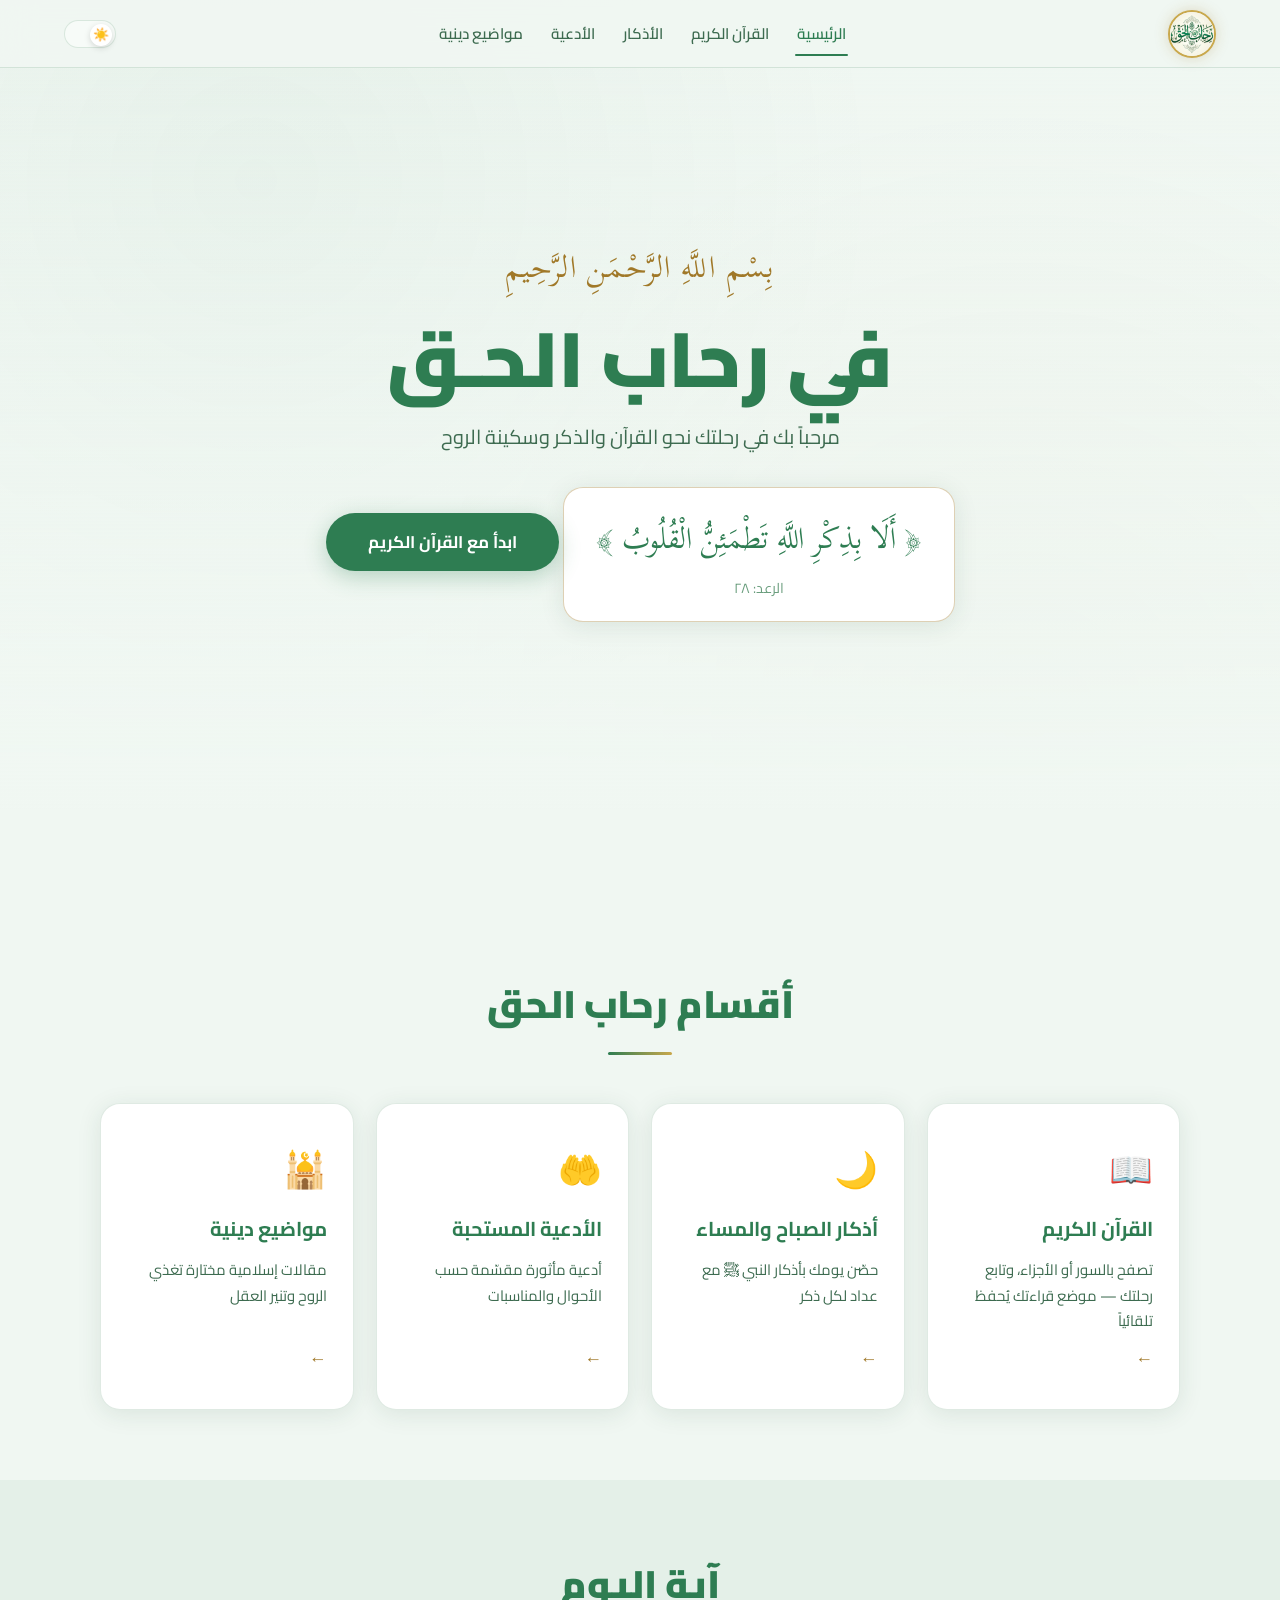
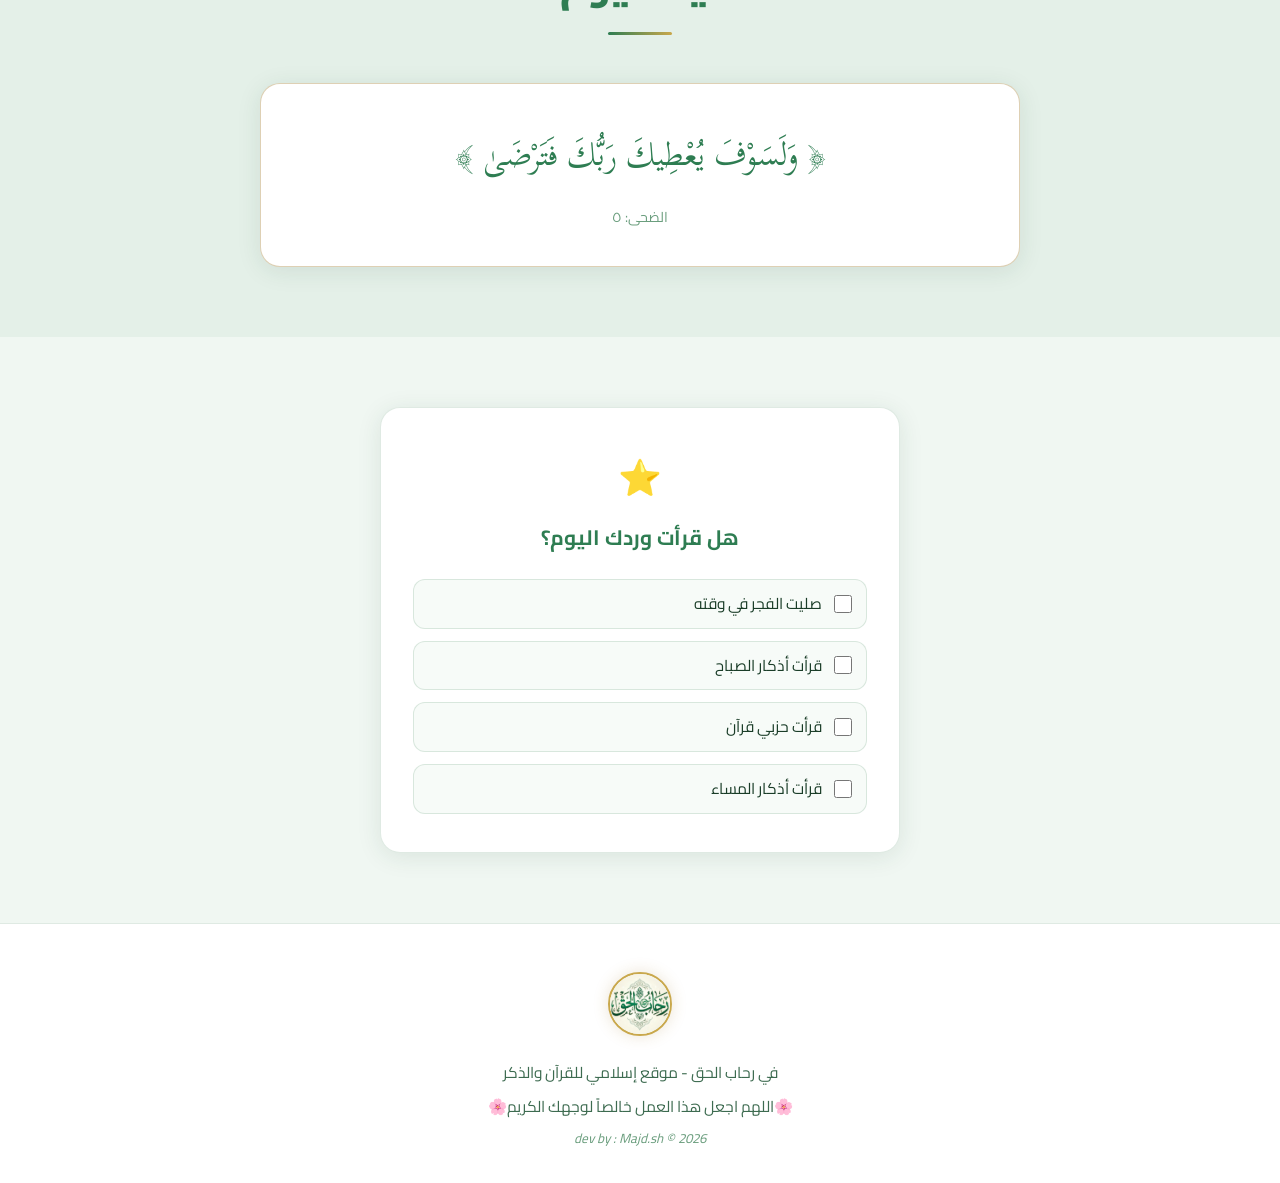
==== index.html @ ee3d789b "Add files via upload" ====
<!DOCTYPE html>
<html lang="ar" dir="rtl">
<head>
  <meta charset="UTF-8">
  <meta name="viewport" content="width=device-width, initial-scale=1.0">
  <title>في رحاب الحق</title>
  <meta property="og:title" content="في رحاب الحق">
  <meta property="og:description" content="موقعك الإسلامي للقرآن الكريم والأذكار والأدعية والمواضيع الدينية">
  <meta property="og:type" content="website">
  <script>
    (function(){
      const t = localStorage.getItem('rahab_theme') || 'light';
      document.documentElement.setAttribute('data-theme', t);
    })();
  </script>
  <link rel="preconnect" href="https://fonts.googleapis.com">
  <link rel="preconnect" href="https://fonts.gstatic.com" crossorigin>
  <link href="https://fonts.googleapis.com/css2?family=Amiri:wght@400;700&family=Cairo:wght@400;600;700;900&family=Scheherazade+New:wght@400;700&display=swap" rel="stylesheet">
  <link rel="stylesheet" href="styles.css">
</head>
<body>

<header id="mainHeader">
  <a href="index.html" class="logo-link">
    <img src="preview.webp" alt="في رحاب الحق" class="logo-img">
  </a>
  <nav>
    <ul>
      <li><a href="index.html" class="active">الرئيسية</a></li>
      <li><a href="quran.html">القرآن الكريم</a></li>
      <li><a href="azkar.html">الأذكار</a></li>
      <li><a href="duaa.html">الأدعية</a></li>
      <li><a href="topics.html">مواضيع دينية</a></li>
    </ul>
  </nav>
  <div class="header-left">
    <button class="theme-toggle" aria-label="تغيير الوضع"></button>
    <button class="menu-toggle" aria-label="القائمة">☰</button>
  </div>
</header>

<section class="hero">
  <div class="hero-bg"></div>
  <div class="hero-content">
    <div class="bismillah">بِسْمِ اللَّهِ الرَّحْمَنِ الرَّحِيمِ</div>
    <h1>في رحاب الحـق</h1>
    <p class="hero-sub">مرحباً بك في رحلتك نحو القرآن والذكر وسكينة الروح</p>
    <div class="hero-ayah">
      <span class="ayah-text">﴿ أَلَا بِذِكْرِ اللَّهِ تَطْمَئِنُّ الْقُلُوبُ ﴾</span>
      <span class="ayah-ref">الرعد: ٢٨</span>
    </div>
    <a href="quran.html" class="cta-btn">ابدأ مع القرآن الكريم</a>
  </div>
</section>

<section id="sections">
  <h2 class="section-title">أقسام رحاب الحق</h2>
  <div class="sections-grid">
    <a href="quran.html" class="section-card">
      <div class="card-icon">📖</div>
      <h3>القرآن الكريم</h3>
      <p>تصفح بالسور أو الأجزاء، وتابع رحلتك — موضع قراءتك يُحفظ تلقائياً</p>
      <span class="card-arrow">←</span>
    </a>
    <a href="azkar.html" class="section-card">
      <div class="card-icon">🌙</div>
      <h3>أذكار الصباح والمساء</h3>
      <p>حصّن يومك بأذكار النبي ﷺ مع عداد لكل ذكر</p>
      <span class="card-arrow">←</span>
    </a>
    <a href="duaa.html" class="section-card">
      <div class="card-icon">🤲</div>
      <h3>الأدعية المستحبة</h3>
      <p>أدعية مأثورة مقسّمة حسب الأحوال والمناسبات</p>
      <span class="card-arrow">←</span>
    </a>
    <a href="topics.html" class="section-card">
      <div class="card-icon">🕌</div>
      <h3>مواضيع دينية</h3>
      <p>مقالات إسلامية مختارة تغذي الروح وتنير العقل</p>
      <span class="card-arrow">←</span>
    </a>
  </div>
</section>

<section class="ayah-section section-alt">
  <div class="ayah-container">
    <h2 class="section-title">آية اليوم</h2>
    <div class="daily-ayah" id="dailyAyah">
      <div class="ayah-loading">جارٍ تحميل الآية...</div>
    </div>
  </div>
</section>

<section>
  <div class="reminder-box">
    <span class="reminder-icon">⭐</span>
    <h3>هل قرأت وردك اليوم؟</h3>
    <div class="daily-checklist">
      <label class="check-item"><input type="checkbox" id="c1"><span>صليت الفجر في وقته</span></label>
      <label class="check-item"><input type="checkbox" id="c2"><span>قرأت أذكار الصباح</span></label>
      <label class="check-item"><input type="checkbox" id="c3"><span>قرأت حزبي قرآن</span></label>
      <label class="check-item"><input type="checkbox" id="c4"><span>قرأت أذكار المساء</span></label>
    </div>
  </div>
</section>

<footer>
  <div class="footer-logo">
    <img src="preview.webp" alt="رحاب الحق">
  </div>
  
  <p class="footer-text">في رحاب الحق - موقع إسلامي للقرآن والذكر </p>
  <p class="footer-text">🌸اللهم اجعل هذا العمل خالصاً لوجهك الكريم🌸</p>

  <p class="footer-sub">dev by : Majd.sh &copy; 2026 </p>
</footer>

<script src="main.js"></script>
</body>
</html>
---- styles.css ----
/* ============================================================
   في رحاب الحق — Design System
   Light Mode: creamy mint-white | Dark Mode: deep forest green
   ============================================================ */

:root {
  /* Light Mode Palette */
  --bg:          #f0f7f2;       /* أخضر فاتح مبيّض جداً */
  --bg2:         #e4f0e8;       /* درجة أخف للقسم الثاني */
  --surface:     #ffffff;
  --surface2:    #f7fbf8;
  --border:      rgba(34,110,62,0.14);
  --border-gold: rgba(160,120,40,0.35);

  --text:        #1a3d28;       /* أخضر غامق للنصوص */
  --text2:       #3d6b50;       /* أخضر متوسط */
  --text3:       #6b9e7e;       /* أخضر فاتح للـ muted */

  --green:       #2e7d52;
  --green-h:     #236042;
  --green-lite:  #5ab07a;
  --green-glow:  rgba(46,125,82,0.18);

  --gold:        #a07828;
  --gold-l:      #c9a84c;
  --gold-pale:   #f5e9c8;

  --header-bg:   rgba(240,247,242,0.92);
  --header-h:    68px;
  --shadow:      0 4px 24px rgba(30,70,50,0.10);
  --shadow-lg:   0 12px 48px rgba(30,70,50,0.14);
  --radius:      20px;
  --radius-sm:   12px;

  --font:        'Cairo', sans-serif;
  --font-quran:  'Scheherazade New', 'Amiri', serif;
}

/* ── Dark Mode ── */
[data-theme="dark"] {
  --bg:          #0c1f14;
  --bg2:         #0f2619;
  --surface:     #162b1e;
  --surface2:    #1c3526;
  --border:      rgba(80,160,100,0.15);
  --border-gold: rgba(201,168,76,0.28);

  --text:        #dff0e6;
  --text2:       #9ec9ae;
  --text3:       #5d8f72;

  --green:       #3da06a;
  --green-h:     #4db87a;
  --green-lite:  #5ecf8a;
  --green-glow:  rgba(61,160,106,0.18);

  --gold:        #c9a84c;
  --gold-l:      #e8cc80;
  --gold-pale:   rgba(201,168,76,0.10);

  --header-bg:   rgba(12,31,20,0.95);
  --shadow:      0 4px 24px rgba(0,0,0,0.35);
  --shadow-lg:   0 12px 48px rgba(0,0,0,0.50);
}

/* ── Reset ── */
*, *::before, *::after { margin:0; padding:0; box-sizing:border-box; }
html { scroll-behavior:smooth; }

body {
  background: var(--bg);
  color: var(--text);
  font-family: var(--font);
  line-height: 1.8;
  overflow-x: hidden;
  direction: rtl;
  transition: background 0.4s, color 0.4s;
}

/* ── Subtle texture overlay ── */
body::before {
  content: '';
  position: fixed; inset: 0;
  background-image:
    radial-gradient(circle at 20% 20%, rgba(46,125,82,0.06) 0%, transparent 50%),
    radial-gradient(circle at 80% 80%, rgba(160,120,40,0.05) 0%, transparent 50%);
  pointer-events: none;
  z-index: 0;
}

/* ─────────────────────────────────
   HEADER
───────────────────────────────── */
header {
  position: fixed; top:0; left:0; right:0;
  height: var(--header-h);
  background: var(--header-bg);
  backdrop-filter: blur(16px);
  border-bottom: 1px solid var(--border);
  display: flex; align-items: center;
  justify-content: space-between;
  padding: 0 5%;
  z-index: 1000;
  transition: box-shadow 0.3s, background 0.4s;
}
header.scrolled { box-shadow: var(--shadow); }

.logo-link { display:flex; align-items:center; gap:10px; text-decoration:none; }
.logo-img {
  height: 48px; width: 48px;
  border-radius: 50%;
  border: 2.5px solid var(--gold-l);
  box-shadow: 0 0 14px rgba(160,120,40,0.25);
  background: var(--surface);
  transition: box-shadow 0.3s, transform 0.3s;
}
.logo-img:hover { box-shadow: 0 0 26px rgba(160,120,40,0.5); transform: scale(1.06); }
.logo-name {
  font-size: 1.05rem; font-weight: 700;
  color: var(--green); white-space: nowrap;
  display: none;
}

.header-left { display:flex; align-items:center; gap:14px; }

/* Dark mode toggle */
.theme-toggle {
  background: var(--surface2);
  border: 1px solid var(--border);
  border-radius: 50px;
  width: 52px; height: 28px;
  cursor: pointer;
  position: relative;
  transition: background 0.3s;
  flex-shrink: 0;
}
.theme-toggle::after {
  content: '☀️';
  position: absolute;
  top: 3px; right: 3px;
  width: 22px; height: 22px;
  border-radius: 50%;
  background: var(--surface);
  display: flex; align-items:center; justify-content:center;
  font-size: 13px;
  transition: transform 0.35s cubic-bezier(.4,0,.2,1), right 0.35s;
  box-shadow: 0 2px 6px rgba(0,0,0,0.15);
}
[data-theme="dark"] .theme-toggle::after {
  content: '🌙';
  right: auto; left: 3px;
}

nav ul { display:flex; list-style:none; gap:24px; }
nav a {
  text-decoration: none;
  color: var(--text2);
  font-weight: 600; font-size: 0.95rem;
  padding: 6px 2px;
  position: relative;
  transition: color 0.25s;
}
nav a::after {
  content: '';
  position: absolute; bottom: -2px; right: 0;
  width: 0; height: 2px;
  background: var(--green);
  border-radius: 2px;
  transition: width 0.3s;
}
nav a:hover, nav a.active { color: var(--green); }
nav a:hover::after, nav a.active::after { width: 100%; }

.menu-toggle {
  display: none;
  background: transparent;
  border: 1px solid var(--border);
  border-radius: 10px;
  color: var(--text);
  font-size: 1.3rem;
  cursor: pointer;
  padding: 4px 10px;
  transition: background 0.2s;
}
.menu-toggle:hover { background: var(--green-glow); }

/* ─────────────────────────────────
   HERO
───────────────────────────────── */
.hero {
  min-height: 100vh;
  padding-top: var(--header-h);
  display: flex; align-items: center; justify-content: center;
  text-align: center;
  position: relative; z-index: 1;
  overflow: hidden;
}
.hero-bg {
  position: absolute; inset: 0;
  background:
    linear-gradient(to bottom, rgba(240,247,242,0.15) 0%, var(--bg) 90%),
    url('https://claude.ai/api/1377ff21-2391-4cf8-ae96-8420ab279142/files/019d90b5-a2c1-73cb-9e30-2eebabe95e91/preview') center/cover no-repeat;
  z-index: -1;
}
[data-theme="dark"] .hero-bg {
  background:
    linear-gradient(to bottom, rgba(12,31,20,0.35) 0%, var(--bg) 90%),
    url('https://claude.ai/api/1377ff21-2391-4cf8-ae96-8420ab279142/files/019d90b5-a2c1-73cb-9e30-2eebabe95e91/preview') center/cover no-repeat;
}
.hero-content {
  max-width: 820px;
  padding: 40px 20px;
  animation: fadeUp 0.9s ease both;
}
@keyframes fadeUp {
  from { opacity:0; transform:translateY(28px); }
  to   { opacity:1; transform:translateY(0); }
}

.bismillah {
  font-family: var(--font-quran);
  font-size: clamp(1.3rem, 2.8vw, 1.9rem);
  color: var(--gold);
  margin-bottom: 18px;
  letter-spacing: 0.04em;
  animation: fadeUp 0.9s 0.1s ease both;
}
.hero h1 {
  font-size: clamp(2.6rem, 6vw, 4.8rem);
  font-weight: 900;
  color: var(--green);
  margin-bottom: 14px;
  line-height: 1.2;
  animation: fadeUp 0.9s 0.2s ease both;
}
.hero-sub {
  font-size: clamp(1rem, 2vw, 1.25rem);
  color: var(--text2);
  margin-bottom: 32px;
  animation: fadeUp 0.9s 0.3s ease both;
}
.hero-ayah {
  display: inline-flex;
  flex-direction: column;
  gap: 6px;
  background: var(--surface);
  border: 1px solid var(--border-gold);
  border-radius: var(--radius);
  padding: 20px 32px;
  margin-bottom: 36px;
  box-shadow: var(--shadow);
  animation: fadeUp 0.9s 0.4s ease both;
}
.ayah-text {
  font-family: var(--font-quran);
  font-size: clamp(1.3rem, 2.5vw, 1.85rem);
  color: var(--green);
  line-height: 2.1;
}
.ayah-ref { font-size: 0.88rem; color: var(--text3); }

.cta-btn {
  display: inline-block;
  background: var(--green);
  color: #fff;
  font-family: var(--font);
  font-weight: 700; font-size: 1.05rem;
  padding: 14px 42px;
  border-radius: 50px;
  text-decoration: none;
  box-shadow: 0 6px 22px rgba(46,125,82,0.30);
  transition: 0.3s; border: none; cursor: pointer;
  animation: fadeUp 0.9s 0.5s ease both;
}
.cta-btn:hover { background: var(--green-h); transform: translateY(-3px); box-shadow: 0 12px 32px rgba(46,125,82,0.40); }

/* ─────────────────────────────────
   SHARED SECTION
───────────────────────────────── */
section { padding: 70px 6%; position: relative; z-index: 1; }
.section-alt { background: var(--bg2); }

.section-title {
  text-align: center;
  font-size: clamp(1.7rem, 3vw, 2.4rem);
  font-weight: 900;
  color: var(--green);
  margin-bottom: 48px;
  position: relative;
  padding-bottom: 16px;
}
.section-title::after {
  content: '';
  position: absolute; bottom:0; left:50%;
  transform: translateX(-50%);
  width: 64px; height: 3px;
  background: linear-gradient(90deg, var(--green), var(--gold-l));
  border-radius: 2px;
}

/* ─────────────────────────────────
   CARDS GRID
───────────────────────────────── */
.sections-grid {
  display: grid;
  grid-template-columns: repeat(auto-fit, minmax(250px, 1fr));
  gap: 22px;
  max-width: 1080px; margin: 0 auto;
}
.section-card {
  background: var(--surface);
  border: 1px solid var(--border);
  border-radius: var(--radius);
  padding: 34px 26px;
  text-decoration: none;
  color: var(--text);
  display: flex; flex-direction: column; gap: 10px;
  transition: 0.3s;
  box-shadow: var(--shadow);
  position: relative; overflow: hidden;
}
.section-card::before {
  content: '';
  position: absolute; top:0; right:0;
  width: 80px; height: 80px;
  background: radial-gradient(circle at top right, var(--green-glow), transparent 70%);
  transition: opacity 0.3s; opacity: 0;
}
.section-card:hover { transform: translateY(-7px); border-color: var(--green); box-shadow: var(--shadow-lg); }
.section-card:hover::before { opacity: 1; }
.card-icon { font-size: 2.2rem; }
.section-card h3 { font-size: 1.25rem; font-weight: 700; color: var(--green); }
.section-card p { font-size: 0.93rem; color: var(--text2); flex:1; line-height: 1.7; }
.card-arrow { color: var(--gold); font-size: 1.1rem; transition: transform 0.3s; }
.section-card:hover .card-arrow { transform: translateX(-6px); }

/* ─────────────────────────────────
   AYAH OF DAY
───────────────────────────────── */
.ayah-section { background: var(--bg2); }
.ayah-container { max-width: 760px; margin: 0 auto; text-align: center; }
.daily-ayah {
  background: var(--surface);
  border: 1px solid var(--border-gold);
  border-radius: var(--radius);
  padding: 36px 32px;
  box-shadow: var(--shadow);
  display: flex; flex-direction:column; align-items:center; gap:14px;
  min-height: 120px; justify-content: center;
}
.daily-ayah .ayah-text {
  font-family: var(--font-quran);
  font-size: clamp(1.4rem, 2.8vw, 2rem);
  color: var(--green); line-height: 2.2;
}
.ayah-loading { color: var(--text3); animation: pulse 1.4s ease-in-out infinite; }
@keyframes pulse { 0%,100%{opacity:0.4} 50%{opacity:1} }

/* ─────────────────────────────────
   CHECKLIST
───────────────────────────────── */
.reminder-box {
  max-width: 520px; margin: 0 auto;
  background: var(--surface);
  border: 1px solid var(--border);
  border-radius: var(--radius);
  padding: 38px 32px;
  text-align: center;
  box-shadow: var(--shadow);
}
.reminder-icon { font-size: 2.2rem; display:block; margin-bottom:10px; }
.reminder-box h3 { font-size: 1.3rem; color: var(--green); margin-bottom: 22px; }
.daily-checklist { display:flex; flex-direction:column; gap:12px; text-align:right; }
.check-item {
  display:flex; align-items:center; gap:12px;
  cursor:pointer; padding:10px 14px;
  border-radius: var(--radius-sm);
  border: 1px solid var(--border);
  background: var(--surface2);
  transition: background 0.2s, border-color 0.2s;
}
.check-item:hover { background: var(--green-glow); border-color: var(--green); }
.check-item input[type="checkbox"] { width:18px; height:18px; accent-color:var(--green); cursor:pointer; }
.check-item span { font-size: 0.97rem; color: var(--text); flex:1; transition: color 0.2s; }
.check-item.done span { text-decoration: line-through; color: var(--text3); }

/* ─────────────────────────────────
   PAGE HERO (inner pages)
───────────────────────────────── */
.page-hero {
  padding-top: calc(var(--header-h) + 48px);
  padding-bottom: 28px;
  text-align: center; z-index: 1; position: relative;
}
.page-hero h1 { font-size: clamp(1.9rem, 4vw, 2.9rem); color: var(--green); font-weight: 900; }
.page-hero p { color: var(--text2); margin-top: 8px; font-size: 1.05rem; }

/* ─────────────────────────────────
   QURAN PAGE
───────────────────────────────── */
.quran-controls {
  display: flex; gap: 12px; flex-wrap: wrap;
  justify-content: center; margin-bottom: 32px;
}
.q-search {
  background: var(--surface);
  border: 1px solid var(--border);
  border-radius: 50px;
  padding: 11px 22px;
  color: var(--text);
  font-family: var(--font);
  font-size: 0.97rem;
  outline: none;
  width: 280px;
  transition: border-color 0.3s;
}
.q-search:focus { border-color: var(--green); }
.q-search::placeholder { color: var(--text3); }

.view-tabs { display:flex; gap:8px; }
.view-btn {
  background: var(--surface);
  border: 1px solid var(--border);
  border-radius: 50px;
  padding: 9px 22px;
  color: var(--text2);
  font-family: var(--font);
  font-size: 0.9rem;
  cursor: pointer;
  transition: 0.25s;
}
.view-btn.active, .view-btn:hover {
  background: var(--green); color: #fff; border-color: var(--green);
}

/* Surah grid */
.suar-grid {
  display: grid;
  grid-template-columns: repeat(auto-fill, minmax(195px, 1fr));
  gap: 14px;
  max-width: 1100px; margin: 0 auto;
}
.surah-card {
  background: var(--surface);
  border: 1px solid var(--border);
  border-radius: var(--radius-sm);
  padding: 16px 18px;
  cursor: pointer;
  transition: 0.25s;
  display: flex; align-items: center; gap: 12px;
  box-shadow: 0 2px 8px rgba(0,0,0,0.04);
}
.surah-card:hover {
  border-color: var(--green); transform: translateY(-3px);
  box-shadow: 0 8px 24px rgba(46,125,82,0.12);
}
.surah-num {
  background: var(--green);
  color: #fff;
  font-weight: 700; font-size: 0.82rem;
  width: 34px; height: 34px; border-radius: 50%;
  display: flex; align-items:center; justify-content:center;
  flex-shrink: 0;
}
.surah-name { font-family: var(--font-quran); font-size: 1.15rem; color: var(--text); display:block; }
.surah-meta { font-size: 0.75rem; color: var(--text3); margin-top:2px; }
.surah-bookmark-dot {
  width: 8px; height:8px; border-radius:50%;
  background: var(--gold); margin-right:auto; flex-shrink:0;
  box-shadow: 0 0 6px rgba(160,120,40,0.5);
  animation: glow 2s ease-in-out infinite;
}
@keyframes glow { 0%,100%{opacity:0.6} 50%{opacity:1} }

/* Juz grid */
.juz-grid {
  display: grid;
  grid-template-columns: repeat(auto-fill, minmax(130px, 1fr));
  gap: 12px;
  max-width: 900px; margin: 0 auto;
}
.juz-card {
  background: var(--surface);
  border: 1px solid var(--border);
  border-radius: var(--radius-sm);
  padding: 20px 12px;
  cursor: pointer; text-align:center;
  transition: 0.25s; box-shadow: 0 2px 8px rgba(0,0,0,0.04);
}
.juz-card:hover { border-color: var(--green); transform:translateY(-3px); box-shadow:0 8px 24px rgba(46,125,82,0.12); }
.juz-num { font-size: 1.6rem; font-weight: 900; color: var(--green); }
.juz-label { font-size: 0.8rem; color: var(--text3); margin-top:4px; }

/* Ayah viewer */
.surah-nav {
  display:flex; justify-content:space-between; align-items:center;
  flex-wrap: wrap; gap:12px; margin-bottom:28px;
}
.nav-btn, .back-btn {
  background: var(--surface);
  border: 1px solid var(--border);
  color: var(--text2);
  font-family: var(--font); font-size:0.9rem;
  padding: 9px 20px; border-radius:50px; cursor:pointer;
  text-decoration:none; display:inline-block;
  transition: 0.25s;
}
.nav-btn:hover, .back-btn:hover { border-color:var(--green); color:var(--green); background:var(--green-glow); }
.surah-title-display {
  font-family: var(--font-quran);
  font-size: 1.55rem; color: var(--green); text-align:center;
}

.ayah-viewer { max-width: 800px; margin: 0 auto; }
.ayah-item {
  background: var(--surface);
  border: 1px solid var(--border);
  border-radius: var(--radius-sm);
  padding: 24px 26px; margin-bottom: 14px;
  transition: border-color 0.3s, box-shadow 0.3s;
  position: relative;
}
.ayah-item.auto-bookmarked {
  border-color: var(--gold-l);
  box-shadow: 0 0 0 3px rgba(160,120,40,0.10);
}
.ayah-item .ayah-text {
  font-family: var(--font-quran);
  font-size: clamp(1.35rem, 2.5vw, 1.85rem);
  color: var(--text); line-height: 2.3; display:block;
}
.ayah-num-badge {
  display: inline-flex; align-items:center; justify-content:center;
  width: 30px; height:30px;
  background: var(--green-glow);
  border: 1px solid var(--border);
  border-radius:50%; font-size:0.78rem;
  color: var(--green); margin-top:10px;
}
.auto-bm-label {
  position:absolute; top:12px; left:14px;
  background: var(--gold-pale);
  color: var(--gold);
  font-size:0.72rem; padding:2px 10px; border-radius:50px;
  border: 1px solid rgba(160,120,40,0.3);
}

/* Bookmark banner */
.bookmark-banner {
  background: var(--surface);
  border: 2px solid var(--green);
  border-radius: var(--radius-sm);
  padding: 16px 22px; margin-bottom:28px;
  display:flex; align-items:center; gap:14px;
  cursor:pointer; transition:0.3s;
  box-shadow: 0 4px 16px rgba(46,125,82,0.10);
}
.bookmark-banner:hover { box-shadow: 0 8px 24px rgba(46,125,82,0.18); }
.bookmark-banner strong { color:var(--green); }
.bookmark-banner span { color:var(--text2); font-size:0.93rem; }

/* ─────────────────────────────────
   AZKAR / DUAA
───────────────────────────────── */
.azkar-tabs {
  display:flex; gap:10px; justify-content:center;
  flex-wrap:wrap; margin-bottom:36px;
}
.tab-btn {
  background: var(--surface);
  border: 1px solid var(--border);
  color: var(--text2);
  font-family: var(--font); font-size:0.93rem;
  padding: 9px 24px; border-radius:50px; cursor:pointer; transition:0.25s;
}
.tab-btn.active, .tab-btn:hover { background:var(--green); border-color:var(--green); color:#fff; }

.zikr-card {
  background: var(--surface);
  border: 1px solid var(--border);
  border-radius: var(--radius-sm);
  padding: 26px 28px; margin-bottom:18px;
  max-width: 780px; margin-left:auto; margin-right:auto;
  box-shadow: var(--shadow);
  transition: border-color 0.3s;
}
.zikr-card:hover { border-color: var(--green-lite); }
.zikr-text {
  font-family: var(--font-quran);
  font-size: clamp(1.25rem, 2.3vw, 1.7rem);
  color: var(--text); line-height:2.2; display:block; margin-bottom:14px;
}
.zikr-meta { display:flex; justify-content:space-between; align-items:center; flex-wrap:wrap; gap:8px; }
.zikr-source { font-size:0.83rem; color:var(--text3); }
.zikr-count-btn {
  background: var(--green);
  border: none; color:#fff;
  font-family:var(--font); font-size:0.88rem;
  padding:7px 18px; border-radius:50px; cursor:pointer; transition:0.25s;
  display:flex; align-items:center; gap:8px;
}
.zikr-count-btn:hover { background:var(--green-h); transform:scale(1.04); }
.zikr-count-btn:disabled { background:var(--text3); cursor:default; transform:none; }
.count-display {
  background:rgba(255,255,255,0.2); border-radius:50px;
  padding:2px 8px; font-weight:700;
}

/* ─────────────────────────────────
   TOPICS
───────────────────────────────── */
.topic-card {
  background: var(--surface);
  border: 1px solid var(--border);
  border-radius: var(--radius);
  padding: 28px 30px; margin-bottom:20px;
  max-width: 780px; margin-left:auto; margin-right:auto;
  box-shadow: var(--shadow);
  cursor:pointer; transition:0.3s;
}
.topic-card:hover { border-color:var(--green); transform:translateY(-4px); box-shadow:var(--shadow-lg); }
.topic-card h3 { color:var(--green); font-size:1.25rem; margin-bottom:8px; }
.topic-card p { color:var(--text2); font-size:0.93rem; line-height:1.8; }
.topic-tag {
  display:inline-block;
  background:var(--green-glow); border:1px solid rgba(46,125,82,0.3);
  color:var(--green); font-size:0.78rem;
  padding:3px 12px; border-radius:50px; margin-bottom:10px;
}

/* Modal */
.modal-overlay {
  display:none; position:fixed; inset:0;
  background:rgba(0,0,0,0.45); z-index:5000;
  align-items:center; justify-content:center; padding:20px;
  backdrop-filter:blur(4px);
}
.modal-overlay.open { display:flex; }
.modal-box {
  background:var(--surface); border:1px solid var(--border-gold);
  border-radius:var(--radius); padding:38px;
  max-width:680px; width:100%; max-height:80vh; overflow-y:auto;
  position:relative; box-shadow:var(--shadow-lg);
  animation:fadeUp 0.3s ease;
}
.modal-box h2 { color:var(--green); font-size:1.45rem; margin-bottom:14px; }
.modal-box p { color:var(--text2); line-height:2; margin-bottom:12px; }
.modal-box .ayah-text { color:var(--green); font-family:var(--font-quran); font-size:1.45rem; }
.modal-close {
  position:absolute; top:14px; left:16px;
  background:transparent; border:none; color:var(--text3);
  font-size:1.5rem; cursor:pointer; transition:color 0.2s;
}
.modal-close:hover { color:var(--text); }

/* ─────────────────────────────────
   FOOTER
───────────────────────────────── */
footer {
  background: var(--surface);
  border-top: 1px solid var(--border);
  padding: 48px 20px 32px;
  text-align:center; z-index:1; position:relative;
}
.footer-logo img {
  height:64px; width:64px; border-radius:50%;
  border:2px solid var(--gold-l);
  background:var(--bg); margin-bottom:14px;
  box-shadow:0 0 16px rgba(160,120,40,0.2);
}
.footer-text { color:var(--text2); font-size:0.97rem; margin-bottom:6px; }
.footer-sub { color:var(--text3); font-size:0.83rem; font-style:italic; }

/* ─────────────────────────────────
   SPINNER
───────────────────────────────── */
.spinner {
  width:40px; height:40px;
  border:3px solid var(--border);
  border-top-color:var(--green);
  border-radius:50%;
  animation:spin 0.8s linear infinite;
  margin:48px auto;
}
@keyframes spin { to{transform:rotate(360deg)} }

/* ─────────────────────────────────
   TOAST
───────────────────────────────── */
.toast {
  position:fixed; bottom:28px; left:50%;
  transform:translateX(-50%);
  background:var(--green); color:#fff;
  padding:12px 30px; border-radius:50px;
  font-family:var(--font); font-size:0.93rem;
  z-index:9999; box-shadow:0 8px 28px rgba(46,125,82,0.35);
  opacity:0; transition:opacity 0.35s;
  pointer-events:none;
  white-space:nowrap;
}
.toast.show { opacity:1; }

/* ─────────────────────────────────
   RESPONSIVE
───────────────────────────────── */
@media (max-width:768px) {
  :root { --header-h:60px; }
  header { padding:0 4%; }
  .menu-toggle { display:block; }
  .logo-name { display:none; }
  nav ul {
    display:none; flex-direction:column;
    position:absolute; top:var(--header-h); right:0; left:0;
    background:var(--header-bg);
    padding:18px 5%; gap:14px;
    border-bottom:1px solid var(--border);
    backdrop-filter:blur(16px);
  }
  header.open nav ul { display:flex; }
  section { padding:50px 5%; }
  .sections-grid { max-width:420px; margin:0 auto; grid-template-columns:1fr; }
  .suar-grid { grid-template-columns:repeat(auto-fill, minmax(160px,1fr)); }
  .juz-grid  { grid-template-columns:repeat(auto-fill, minmax(100px,1fr)); }
  .modal-box { padding:26px 20px; }
  .reminder-box { padding:28px 18px; }
}
@media (max-width:420px) {
  .hero h1 { font-size:2.2rem; }
  .bismillah { font-size:1.15rem; }
  .suar-grid { grid-template-columns:1fr 1fr; gap:10px; }
}
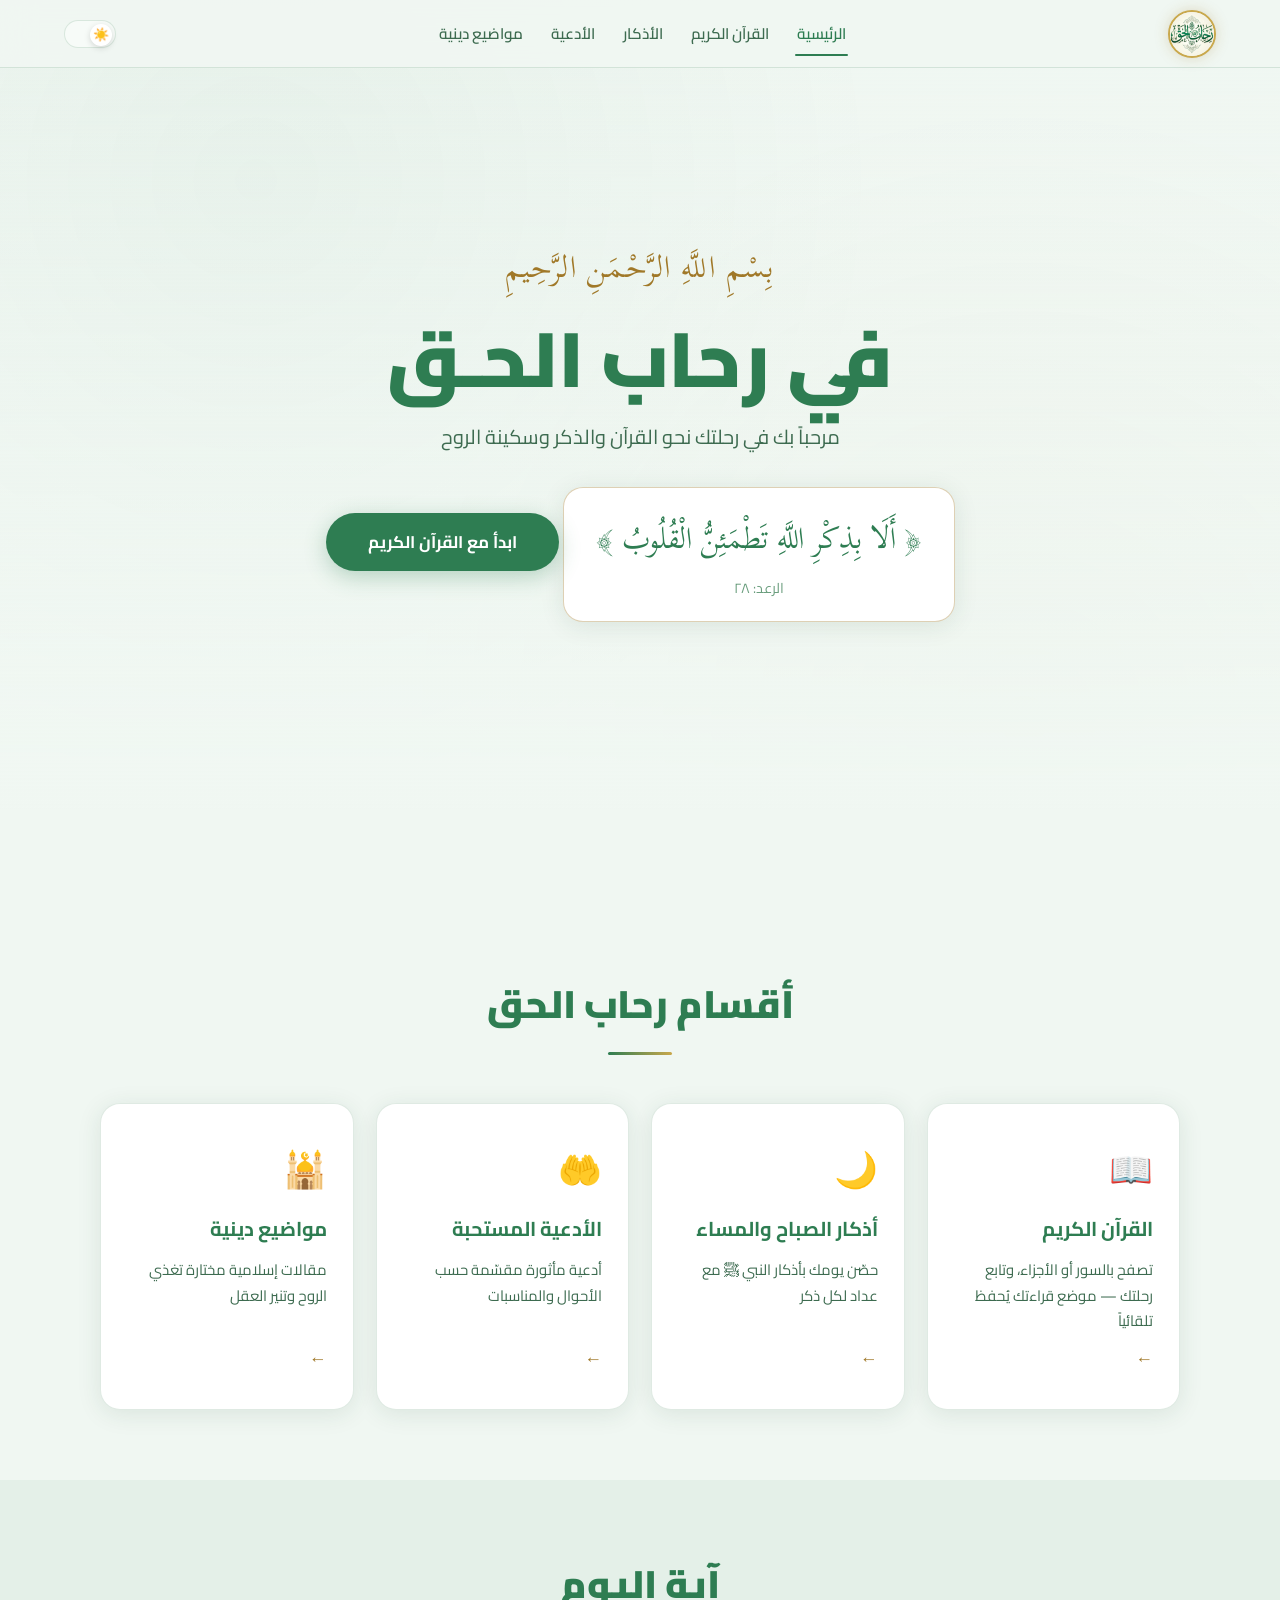
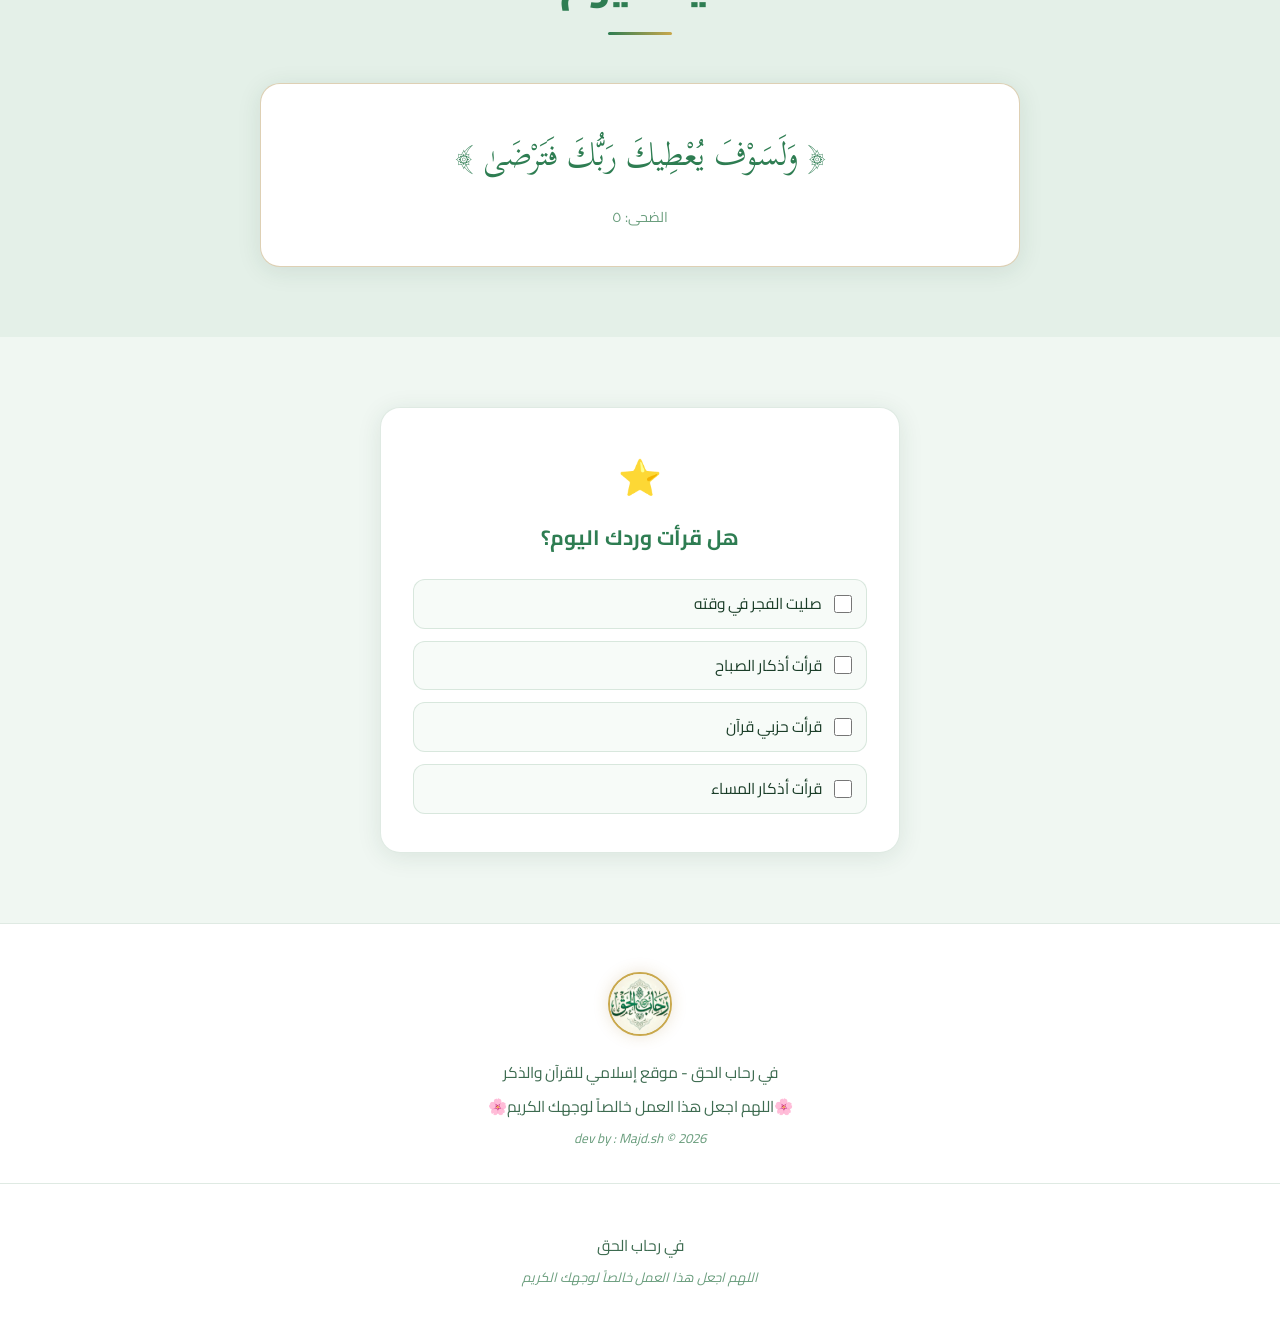
==== commit d8566523: "Add files via upload" ====
--- a/index.html
+++ b/index.html
@@ -116,6 +116,31 @@
   <p class="footer-sub">dev by : Majd.sh &copy; 2026 </p>
 </footer>
 
+<footer><p class="footer-text">في رحاب الحق</p><p class="footer-sub">اللهم اجعل هذا العمل خالصاً لوجهك الكريم</p></footer>
+
+<!-- Install / Notifications banner -->
+<div id="installBanner" class="install-banner hidden" aria-hidden="true">
+  <div class="install-inner">
+    <div class="install-msg">تثبيت التطبيق على جهازك لتجربة أفضل</div>
+    <div class="install-actions">
+      <button id="installBtn" class="btn">تثبيت</button>
+      <button id="dismissInstall" class="btn muted">إغلاق</button>
+      <button id="enableNotif" class="btn notif">تفعيل الإشعارات</button>
+    </div>
+  </div>
+</div>
+
+<style>
+.install-banner{position:fixed;left:12px;right:12px;bottom:18px;background:#fff;border-radius:12px;box-shadow:0 6px 18px rgba(0,0,0,.18);padding:10px 12px;display:flex;align-items:center;justify-content:space-between;z-index:9999;font-family:inherit}
+.install-banner.hidden{display:none}
+.install-inner{display:flex;gap:12px;align-items:center;width:100%;justify-content:space-between}
+.install-msg{font-weight:600;color:#0b6623}
+.install-actions .btn{margin-left:6px;padding:8px 10px;border-radius:8px;border:0;background:#0b6623;color:#fff}
+.install-actions .btn.muted{background:#e9e9e9;color:#333}
+.install-actions .btn.notif{background:#f0a500;color:#fff}
+@media(min-width:720px){.install-banner{left:auto;right:28px;bottom:28px;width:420px}}
+</style>
+
 <script src="main.js"></script>
 </body>
 </html>
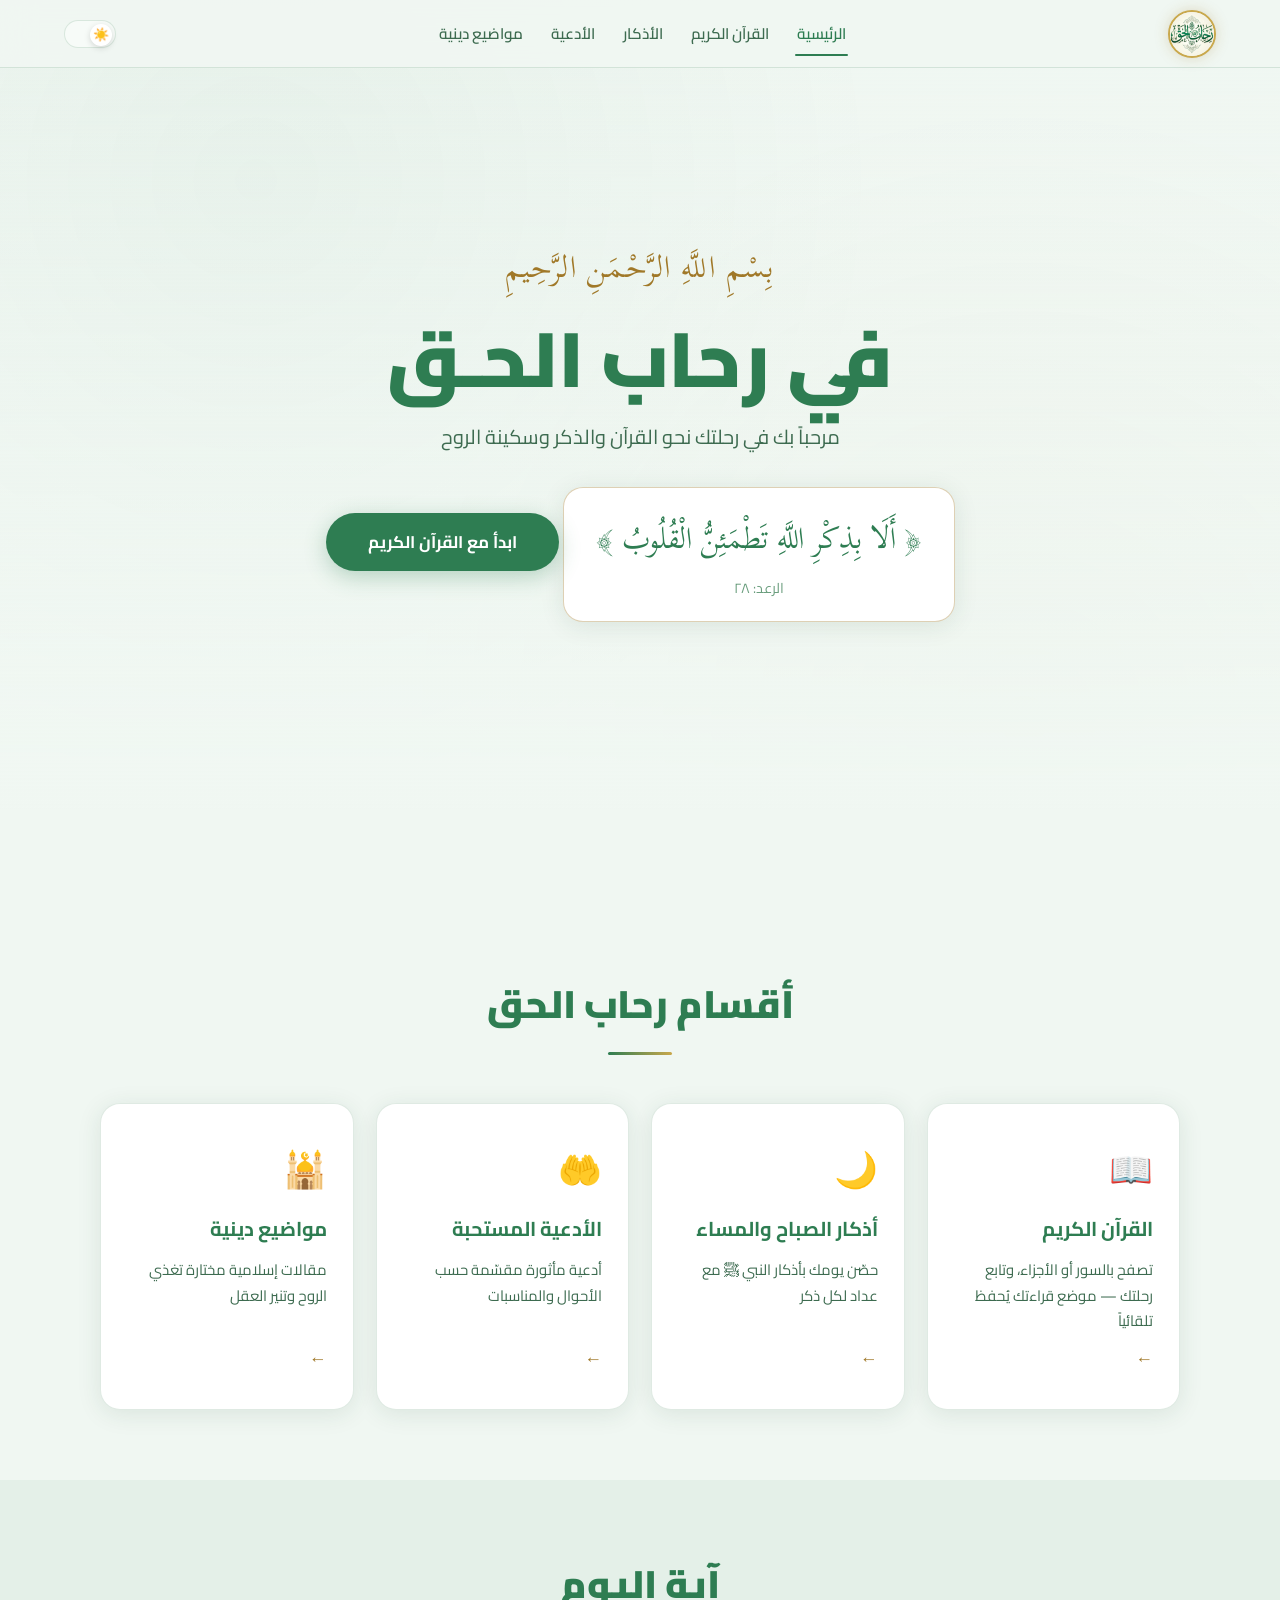
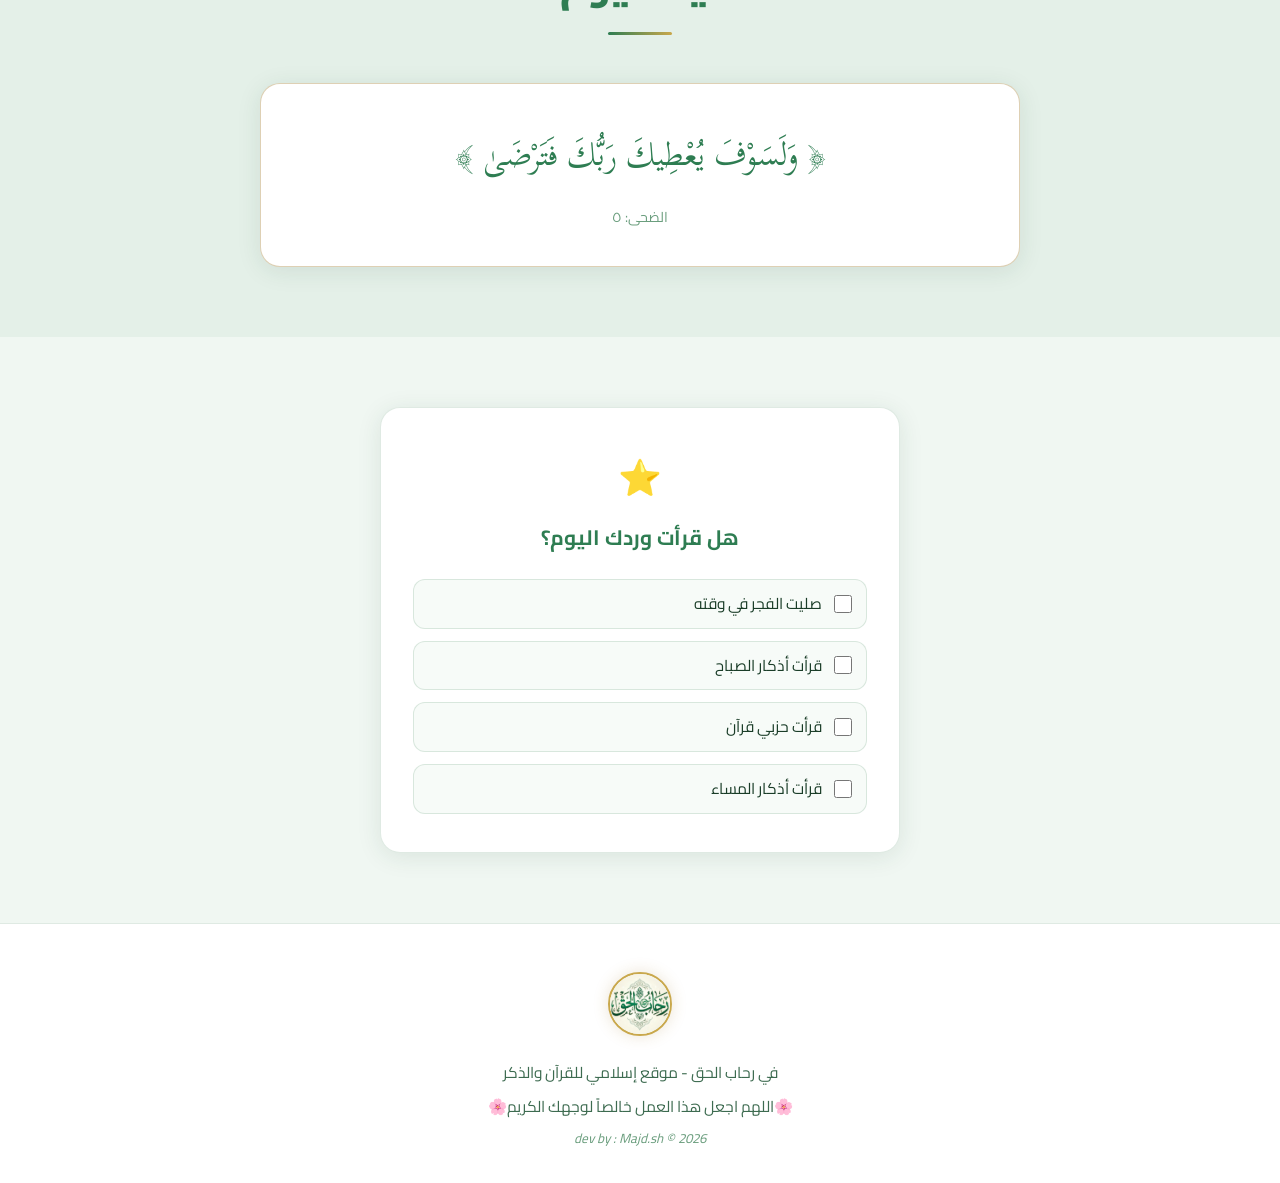
==== commit 97c93464: "Add files via upload" ====
--- a/index.html
+++ b/index.html
@@ -7,6 +7,14 @@
   <meta property="og:title" content="في رحاب الحق">
   <meta property="og:description" content="موقعك الإسلامي للقرآن الكريم والأذكار والأدعية والمواضيع الدينية">
   <meta property="og:type" content="website">
+  <!-- PWA -->
+  <link rel="manifest" href="manifest.json">
+  <meta name="theme-color" content="#2e7d52">
+  <meta name="mobile-web-app-capable" content="yes">
+  <meta name="apple-mobile-web-app-capable" content="yes">
+  <meta name="apple-mobile-web-app-status-bar-style" content="default">
+  <meta name="apple-mobile-web-app-title" content="رحاب الحق">
+  <link rel="apple-touch-icon" href="preview.webp">
   <script>
     (function(){
       const t = localStorage.getItem('rahab_theme') || 'light';
@@ -116,31 +124,20 @@
   <p class="footer-sub">dev by : Majd.sh &copy; 2026 </p>
 </footer>
 
-<footer><p class="footer-text">في رحاب الحق</p><p class="footer-sub">اللهم اجعل هذا العمل خالصاً لوجهك الكريم</p></footer>
 
-<!-- Install / Notifications banner -->
+<!-- PWA Install Banner -->
 <div id="installBanner" class="install-banner hidden" aria-hidden="true">
   <div class="install-inner">
-    <div class="install-msg">تثبيت التطبيق على جهازك لتجربة أفضل</div>
+    <span style="font-size:1.4rem">📲</span>
+    <div class="install-msg">ثبّت التطبيق على جهازك لتجربة أفضل</div>
     <div class="install-actions">
-      <button id="installBtn" class="btn">تثبيت</button>
-      <button id="dismissInstall" class="btn muted">إغلاق</button>
-      <button id="enableNotif" class="btn notif">تفعيل الإشعارات</button>
+      <button id="installBtn">تثبيت</button>
+      <button id="enableNotif">🔔 إشعارات</button>
+      <button id="dismissInstall" class="muted">✕</button>
     </div>
   </div>
 </div>
 
-<style>
-.install-banner{position:fixed;left:12px;right:12px;bottom:18px;background:#fff;border-radius:12px;box-shadow:0 6px 18px rgba(0,0,0,.18);padding:10px 12px;display:flex;align-items:center;justify-content:space-between;z-index:9999;font-family:inherit}
-.install-banner.hidden{display:none}
-.install-inner{display:flex;gap:12px;align-items:center;width:100%;justify-content:space-between}
-.install-msg{font-weight:600;color:#0b6623}
-.install-actions .btn{margin-left:6px;padding:8px 10px;border-radius:8px;border:0;background:#0b6623;color:#fff}
-.install-actions .btn.muted{background:#e9e9e9;color:#333}
-.install-actions .btn.notif{background:#f0a500;color:#fff}
-@media(min-width:720px){.install-banner{left:auto;right:28px;bottom:28px;width:420px}}
-</style>
-
 <script src="main.js"></script>
 </body>
 </html>
--- a/styles.css
+++ b/styles.css
@@ -729,3 +729,78 @@
   .bismillah { font-size:1.15rem; }
   .suar-grid { grid-template-columns:1fr 1fr; gap:10px; }
 }
+
+/* ─────────────────────────────────
+   PWA INSTALL BANNER
+───────────────────────────────── */
+.install-banner {
+  position: fixed;
+  bottom: 20px; left: 12px; right: 12px;
+  background: var(--surface);
+  border: 1px solid var(--border);
+  border-radius: 18px;
+  box-shadow: var(--shadow-lg);
+  padding: 14px 16px;
+  z-index: 9998;
+  transition: transform 0.4s cubic-bezier(.4,0,.2,1), opacity 0.4s;
+  animation: slideUp 0.4s ease both;
+}
+.install-banner.hidden {
+  display: none;
+}
+@keyframes slideUp {
+  from { transform: translateY(30px); opacity: 0; }
+  to   { transform: translateY(0);    opacity: 1; }
+}
+.install-inner {
+  display: flex;
+  align-items: center;
+  gap: 10px;
+  flex-wrap: wrap;
+}
+.install-msg {
+  font-weight: 600;
+  color: var(--green);
+  font-size: 0.93rem;
+  flex: 1;
+  min-width: 140px;
+}
+.install-actions {
+  display: flex;
+  gap: 8px;
+  flex-wrap: wrap;
+}
+.install-actions button {
+  padding: 8px 16px;
+  border-radius: 50px;
+  border: none;
+  font-family: var(--font);
+  font-size: 0.88rem;
+  font-weight: 600;
+  cursor: pointer;
+  transition: 0.2s;
+}
+#installBtn {
+  background: var(--green);
+  color: #fff;
+}
+#installBtn:hover { background: var(--green-h); }
+#enableNotif {
+  background: var(--gold-pale);
+  color: var(--gold);
+  border: 1px solid rgba(160,120,40,0.3) !important;
+}
+#enableNotif:hover { background: var(--gold); color: #fff; }
+#dismissInstall {
+  background: transparent;
+  color: var(--text3);
+  border: 1px solid var(--border) !important;
+}
+#dismissInstall:hover { color: var(--text); }
+
+@media (min-width: 600px) {
+  .install-banner {
+    left: auto; right: 24px; bottom: 24px;
+    width: 380px;
+  }
+}
